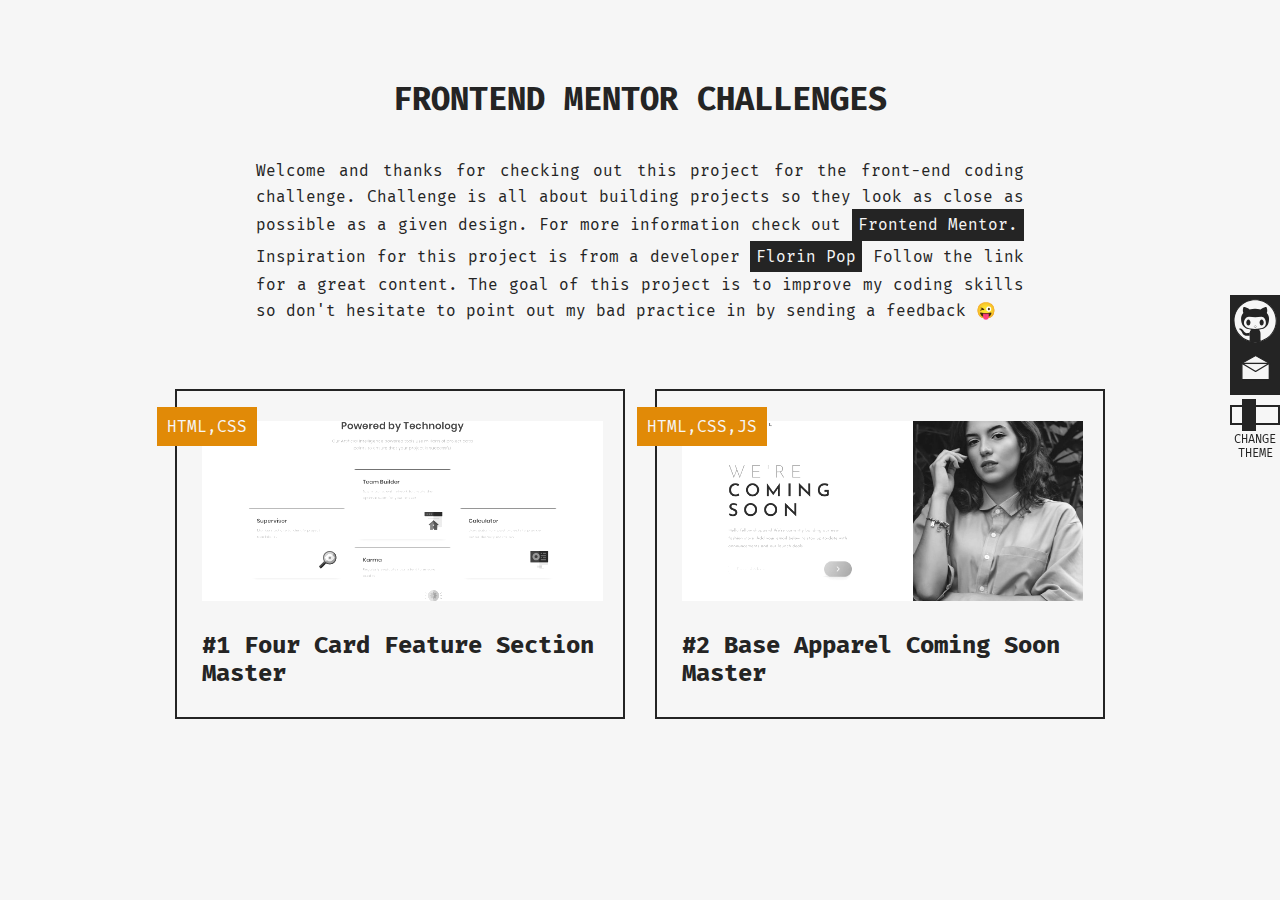
==== index.html @ 739ce926 "Update index.html" ====
<!DOCTYPE html>
<html lang="en">

<head>
    <meta charset="UTF-8">
    <meta name="viewport" content="width=device-width, initial-scale=1.0">
    <title>Project by Ivan Radojević</title>
    <link rel="icon" type="image/png" sizes="32x32" href="./ir.png">
    <link rel="stylesheet" href="./style.css">
    <script src="main.js" defer></script>
</head>

<body>

    <div class="icons-container">
        <a href="https://github.com/IvanRadojevic/IvanRadojevic-frontend_mentor" target="_blank" class=" link-dim  link-mail g-link">
            <?xml version="1.0" encoding="utf-8"?>
            <!-- Generator: Adobe Illustrator 21.0.0, SVG Export Plug-In . SVG Version: 6.00 Build 0)  -->
            <svg version="1.1" id="git-logo" xmlns="http://www.w3.org/2000/svg"
                xmlns:xlink="http://www.w3.org/1999/xlink" x="0px" y="0px" viewBox="0 0 438.5 438.5"
                style="enable-background:new 0 0 438.5 438.5;" xml:space="preserve" aria-labelledby="svg-title"
                focusable="false">
                <style type="text/css">
                    .st0 {
                        fill: #f6f6f6;

                    }

                    .st1 {
                        fill: #242424;
                    }
                </style>
                <title>My GitHub page</title>
                <circle class="st0" cx="221" cy="227.5" r="202.7" />
                <path class="st1" d="M220.5,21C106.7,21,14,113.6,14,227.4s92.6,206.5,206.5,206.5S427,341.3,427,227.4S334.4,21,220.5,21z M276,416
	c-0.3-0.2-0.6-0.4-0.8-0.7c-2.3-2.2-3.4-4.9-3.4-8.2v-57.4c0-17.6-4.7-30.4-14.1-38.6c10.3-1.1,19.6-2.7,27.9-4.9
	c8.2-2.2,16.8-5.7,25.6-10.6c8.8-4.9,16.1-10.9,22-18.1c5.9-7.2,10.7-16.7,14.4-28.5c3.7-11.9,5.6-25.5,5.6-40.9
	c0-22-7.2-40.6-21.5-56c6.7-16.5,6-35-2.2-55.5c-5.1-1.7-12.4-0.6-22.1,3c-9.6,3.6-17.9,7.6-25,12L272,118
	c-16.9-4.7-34.3-7.1-52.2-7.1c-17.9,0-35.4,2.4-52.2,7.1c-2.9-2-6.8-4.5-11.6-7.3c-4.8-2.9-12.3-6.4-22.7-10.5
	c-10.3-4.1-18.1-5.3-23.4-3.7c-8,20.5-8.6,39-1.9,55.5c-14.3,15.4-21.5,34.1-21.5,56c0,15.4,1.9,29,5.6,40.8
	c3.7,11.8,8.5,21.3,14.3,28.6c5.8,7.3,13.1,13.3,21.9,18.2c8.8,4.9,17.3,8.4,25.6,10.6c8.3,2.2,17.5,3.8,27.9,4.9
	c-7.3,6.5-11.7,15.9-13.3,28c0,0-0.7,15.9-0.5,29.1c0,6.9,0,15,0.2,24.2c0.1,9.3,0.1,14.1,0.1,14.7c0,3.3-1.2,6-3.5,8.2
	c-0.2,0.1-0.3,0.3-0.5,0.4C83.2,391.4,24,316.2,24,227.4C24,119.1,112.2,31,220.5,31S417,119.1,417,227.4
	C417,316.5,357.4,392,276,416z" />
                <path class="st1" id="hand" d="M168.9,368.3l-6.2,1.1c-4,0.7-9,1-15.1,1c-6.1-0.1-12.4-0.7-18.9-1.9c-6.5-1.2-12.6-3.9-18.2-8.2
	c-5.6-4.3-9.6-9.8-12-16.7l-2.7-6.3c-1.8-4.2-4.7-8.8-8.6-13.9c-3.9-5.1-7.8-8.5-11.8-10.3l-1.9-1.3c-1.3-0.9-2.4-2-3.5-3.3
	c-1.1-1.3-1.9-2.5-2.4-3.8c-0.5-1.3-0.1-2.3,1.4-3.1c1.5-0.8,4.1-1.2,7.9-1.2l5.4,0.8c3.6,0.7,8.1,2.9,13.5,6.5
	c5.4,3.6,9.7,8.3,13.2,14.1c4.2,7.4,9.2,13.1,15.1,17c5.9,3.9,11.8,5.8,17.8,5.8c6,0,11.1-0.5,15.5-1.3c4.3-0.9,8.4-2.3,12.2-4.1
	C169.4,339.2,168.7,355.1,168.9,368.3z" />
                <path id="face" class="st0" d="M302.7,289.3c-18.9,10.7-39,12.5-60.1,14.2c-22,1.9-44.2,1.1-66.1-2.3c-1.4-0.2-2.7-0.4-4.1-0.7
	c-17.1-3-33.8-8.5-45.8-21.9c-7.7-8.5-12.8-19.4-12.8-31c0-14.3,4.6-29,12.9-40.1c8.2-11.1,20.1-18.7,34.4-18.7
	c40.6,4,80.4,4.2,119.3,0c28.7,0,42.7,30.1,42.7,58.8C323,262.9,316.3,281.5,302.7,289.3z" />
                <path id="mouth" class="st1" d="M235.8,284.2c-5.4,5-10.3,6.7-14.4,6.7c-8.3,0-13.5-6.9-13.6-7c-0.7-0.9-0.5-2.2,0.3-3
	s2-0.6,2.6,0.3c0.4,0.5,9.4,12.2,22.8-0.3c0.8-0.7,2-0.6,2.7,0.3C236.7,282.1,236.6,283.5,235.8,284.2z" />
                <path id="left_eye" class="st1" d="M175.6,242.4c0,16-8.8,29-19.5,29c-10.8,0-19.5-13-19.5-29s8.8-29,19.5-29
	C166.9,213.4,175.6,226.4,175.6,242.4z" />
                <path id="right_eye" class="st1" d="M302.2,242.4c0,16-8.8,29-19.5,29c-10.8,0-19.6-13-19.6-29s8.8-29,19.6-29
	C293.4,213.4,302.2,226.4,302.2,242.4z" />
                <circle id="nose" class="st1" cx="220.5" cy="272.2" r="3.5" />
            </svg>

        </a>
        <a href="mailto:ivanradojevic.gm@gmail.com" class=" link-dim  link-mail">
            <svg id="icon-mail" data-name="letter" xmlns="http://www.w3.org/2000/svg" viewBox="0 0 32 32"
                aria-labelledby="svg-title" focusable="false">
                <defs>
                    <style>
                        .cls-1,
                        .cls-3,
                        .cls-4 {
                            fill: #f6f6f6;
                        }

                        .cls-1,
                        .cls-2,
                        .cls-3,
                        .cls-4 {
                            stroke: #242424;
                        }

                        .cls-1,
                        .cls-4 {
                            stroke-linejoin: bevel;
                        }

                        .cls-1,
                        .cls-2 {
                            stroke-width: 0.72px;
                        }

                        .cls-2 {
                            fill: none;
                        }

                        .cls-2,
                        .cls-3 {
                            stroke-miterlimit: 10;
                        }

                        .cls-3 {
                            stroke-width: 0.9px;
                        }

                        .cls-4 {
                            stroke-width: 0.95px;
                        }
                    </style>
                </defs>
                <title id="svg-title"> Contact me </title>
                <polygon class="cls-1" points="25.98 11.33 16.42 17.07 6.85 11.33 16.41 6.02 25.98 11.33" />
                <line class="cls-2" x1="25.99" y1="11.33" x2="25.98" y2="11.33" />
                <rect id="letter" class="cls-3" x="7.94" y="11.4" width="17.46" height="11.35" />
                <polygon class="cls-4" points="25.98 11.33 25.98 22.81 6.85 22.81 6.85 11.33 16.42 17.07 25.98 11.33" />
            </svg></a>
        <span class="switch link-dim">
            <input type="checkbox" id="changeColor">
            <span class="slider"></span>
            <label class=span-t for="changeColor">Change theme</label>
        </span>

    </div>


    <div class="container">
        <h1 class="heading">Frontend Mentor challenges</h1>

        <p class="text">Welcome and thanks for checking out this project for the front-end coding challenge.
            Challenge is all about
            building projects so they look as close as possible as a given design. For more information check out <a
                href="https://www.frontendmentor.io" rel="noopener noreferrer" target="_blank">Frontend Mentor.</a>
            Inspiration for
            this project is from a developer <a href="https://www.florin-pop.com/" rel="noopener noreferrer"
                target="_blank">Florin Pop</a>
            Follow the link for a great content. The goal of this project is to improve my coding skills so don't
            hesitate to point out my bad practice in by sending a feedback &#128540; </p>
    </div>

    </div>

    <div class="container">
        <ul class="card-list"></ul>
    </div>


</body>

</html>
---- style.css ----
@import url('https://fonts.googleapis.com/css?family=Fira+Mono:400,700&display=swap&subset=latin-ext');

:root {
    --color-gray-1: #242424;
    --color-gray-2: #f6f6f6;
    --color-orange: #E18A07;
    font-size: 62.5%;
}

*,
*::after,
*::before {
    text-decoration: inherit;
    color: inherit;
    margin: 0;
    padding: 0;
    box-sizing: border-box;
}

body {
    font-size: 1.6rem;
    font-family: 'Fira Mono', monospace;
    background-color: var(--color-gray-2);
    color: var(--color-gray-1);
}



/* Switch button end*/
.container {
    max-width: 144rem;
    margin: 0 auto;
}

.icons-container {
    width: 5rem;
    height: auto;
    position: fixed;
    right: 0;
    top: 40%;
    -webkit-transform: translateY(-50%);
    -ms-transform: translateY(-50%);
    transform: translateY(-50%);
    display: flex;
    flex-direction: column;
    z-index: 100;

}

.link-dim {
    display: inline-block;
    width: 100%;
    height: 5rem;
}

.link-mail {
    background-color: var(--color-gray-1);
    border: 2px solid transparent;
    transition: .2s all linear;
}

.link-mail:hover {
    background-color: var(--color-gray-2);
    border: 2px solid var(--color-gray-1);
}

.link-mail:hover #icon-mail {
    animation: wiggle 1s ease-in infinite;
}

.link-mail:hover #letter {
    -webkit-animation-play-state: paused;
    -moz-animation-play-state: paused;
    -o-animation-play-state: paused;
    animation-play-state: paused;
    cursor: pointer;
}

/*
Switch  button*/
.switch {
    margin-top: 10px;
    position: relative;
    display: inline-block;
    width: 5rem;
    height: 2rem;
}

.switch input {
    opacity: 0;
    width: 0;
    height: 0;
}

.slider {
    position: absolute;
    cursor: pointer;
    top: 0;
    left: 0;
    right: 0;
    bottom: 0;
    border: 2px solid var(--color-gray-1);
    background-color: var(--color-gray-2);
    -webkit-transition: .4s;
    transition: .4s;
}

.slider:before {
    position: absolute;
    content: "";
    height: 200%;
    width: 30%;
    left: 22%;
    top: -50%;
    background-color: var(--color-gray-1);
    -webkit-transition: .4s;
    transition: .4s;
    border: 2px solid var(--color-gray-1);
}

input:checked+.slider {
    background-color: var(--color-gray-2);
    border: 2px solid var(--color-gray-1);
}


input:checked+.slider:before {
    -webkit-transform: translateX(12px);
    -ms-transform: translateX(12px);
    transform: translateX(12px);
    border: 2px solid var(--color-gray-1);
    background-color: var(--color-gray-1);

}

.g-link:hover #hand {
    transform-origin: top right;
    animation: wave 1s linear infinite;
}



@keyframes wave {

    40% {
        transform: skewX(-3deg) skewY(4deg)translateX(20px)
    }

    80% {
        transform: skewX(3deg) skewY(-2deg)translateX(-20px)
    }


}


#letter {
    animation: popup 7s ease-in infinite;
}

@keyframes wiggle {
    0% {
        transform: rotate(0deg) scale(1.2);
    }

    40% {
        transform: rotate(6deg)scale(1.2);
    }

    80% {
        transform: rotate(-6deg)scale(1.2);
    }

    100% {
        transform: rotate(0deg) scale(1.2);
    }
}




@keyframes popup {
    0% {
        opacity: 0;
    }

    4% {
        opacity: 0;
        transform: translateY(-12px);
    }


    10%,
    100% {
        transform: translateY(0);
        opacity: 1;
    }

}

.span-t {

    display: inline-block;
    width: 100%;
    padding-top: 8px;
    text-transform: uppercase;
    text-align: center;
    font-size: 1.2rem;
}



.heading {
    padding: 8rem 2rem 4rem 2rem;
    text-transform: uppercase;
    text-align: center;
}

.text {
    margin: 0 auto;
    max-width: 60vw;
    text-align: justify;
    line-height: 1.6;
}

.text a {
    display: inline-block;

    background-color: var(--color-gray-1);
    padding: 1px 4px;
    color: var(--color-gray-2);
    border: 2px solid transparent
}

.text a:hover {
    background: var(--color-gray-2);
    color: var(--color-gray-1);
    border: 2px solid var(--color-gray-1);
}



.card-list {
    display: flex;
    flex-wrap: wrap;
    justify-content: center;
    margin: 0 auto;
    width: 100%;
    padding: 5rem 2rem;
    list-style: none;

}


.card {
    border: 2px solid var(--color-gray-1);
    margin: 1.5rem 1.5rem;
    max-width: 45rem;
    flex: 1 0 35rem;
    padding: 3rem 2rem 3rem 2.5rem;
    position: relative;

}

.card::before {
    content: attr(data-tech);
    color: var(--color-gray-2);
    background-color: var(--color-orange);
    padding: 10px;
    display: block;
    position: absolute;
    top: 5%;
    left: -2rem;
    z-index: 3;
}



.link h2 {
    padding-top: 3rem;

}

.link {
    color: inherit;
    text-decoration: none;
    display: inline-block;

}



.img-container {
    backface-visibility: hidden;
    overflow: hidden;
    max-height: 18rem;
    overflow: hidden;
    display: flex;
    justify-content: center;
    align-items: center;
    position: relative;
    transition: all .2s ease;
    filter: grayscale(1) contrast(1.2);

}

.link:hover .img-container {
    transform: scale(.85);
    filter: grayscale(.3) contrast(1.2);
    outline: 2px solid var(--color-gray-1);
    outline-offset: 2rem;

}



.bg-img {
    min-height: 18.5rem;
    width: 100%;
    height: 100%;
    background-size: cover;
    background-position: center;

}

@media only screen and (max-width: 700px) {
    .img-container {
        transform: scale(1);
        filter: grayscale(0) contrast(1);
        outline: none;
    }

    .link:hover .img-container {
        transform: scale(1);
        filter: grayscale(0) contrast(1);
        outline: none;
        outline-offset: 0;
    }
}

@media only screen and (max-width: 500px) {
    body {
        font-size: 1.5rem;
    }



    .heading {
        padding: 5rem 2rem 3rem 2rem;
        text-transform: uppercase;
        text-align: center;
    }

    p.text {
        padding: 0rem;
        text-align: center;
        width: 100%;

    }

    .card-list {
        display: flex;
        flex-wrap: wrap;
        justify-content: center;
        margin: 0 auto;
        width: 100%;
        padding-right: 0;
        list-style: none;
    }

    .card {
        border: 2px solid var(--color-gray-1);
        margin: 1rem;
        flex: 1 0 28rem;
        padding: 1.5rem 2rem 1.5rem 2rem;

    }


    .bg-img {
        min-height: 16.5rem;

    }

}
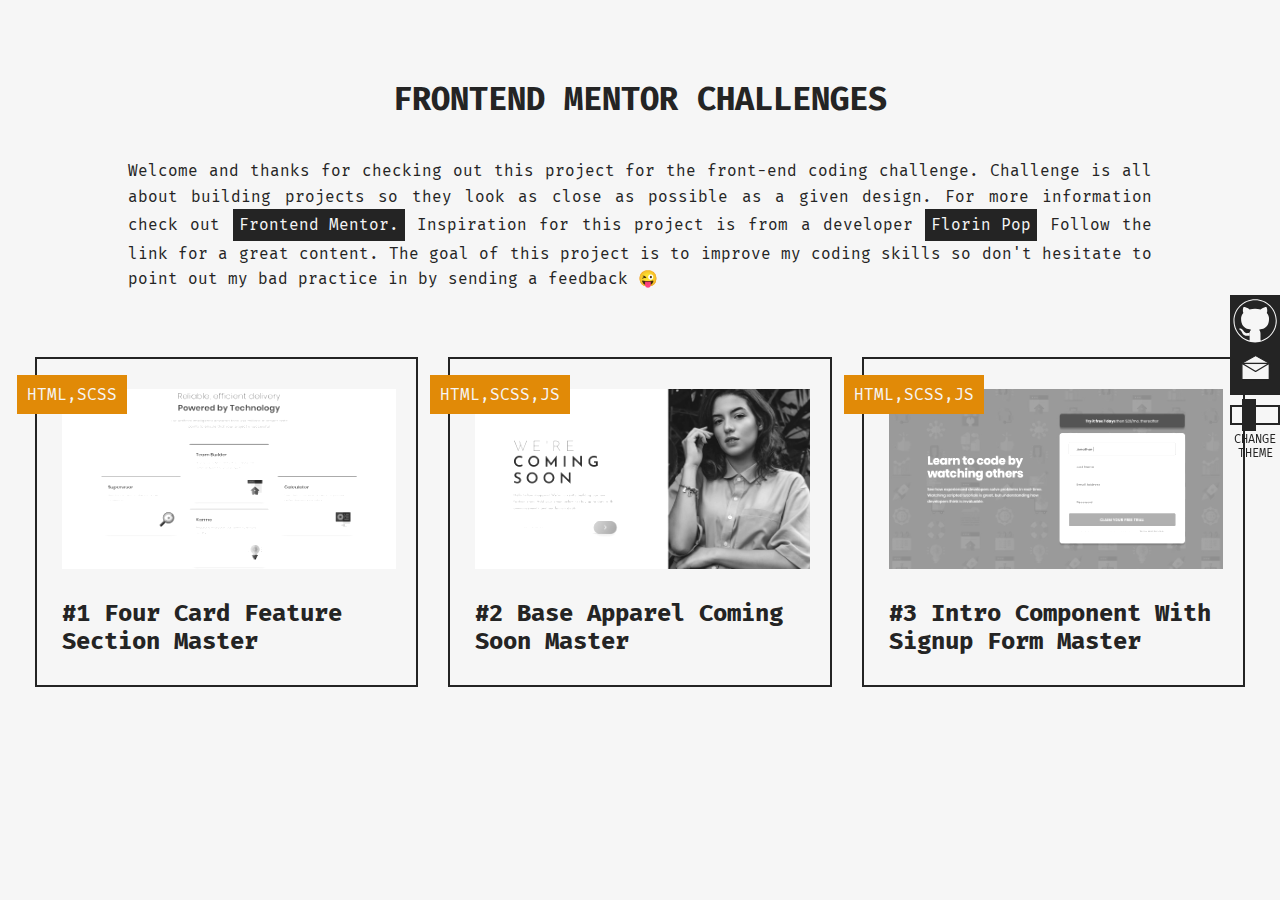
==== commit 3c08e280: "3rd project" ====
--- a/index.html
+++ b/index.html
@@ -13,7 +13,7 @@
 <body>
 
     <div class="icons-container">
-        <a href="https://github.com/IvanRadojevic/IvanRadojevic-frontend_mentor" target="_blank" class=" link-dim  link-mail g-link">
+        <a href="mailto:ivanradojevic.gm@gmail.com" class=" link-dim  link-mail g-link">
             <?xml version="1.0" encoding="utf-8"?>
             <!-- Generator: Adobe Illustrator 21.0.0, SVG Export Plug-In . SVG Version: 6.00 Build 0)  -->
             <svg version="1.1" id="git-logo" xmlns="http://www.w3.org/2000/svg"
@@ -31,8 +31,8 @@
                     }
                 </style>
                 <title>My GitHub page</title>
-                <circle class="st0" cx="221" cy="227.5" r="202.7" />
-                <path class="st1" d="M220.5,21C106.7,21,14,113.6,14,227.4s92.6,206.5,206.5,206.5S427,341.3,427,227.4S334.4,21,220.5,21z M276,416
+                <circle class="st1" cx="221" cy="227.5" r="202.7" />
+                <path class="st0" d="M220.5,21C106.7,21,14,113.6,14,227.4s92.6,206.5,206.5,206.5S427,341.3,427,227.4S334.4,21,220.5,21z M276,416
 	c-0.3-0.2-0.6-0.4-0.8-0.7c-2.3-2.2-3.4-4.9-3.4-8.2v-57.4c0-17.6-4.7-30.4-14.1-38.6c10.3-1.1,19.6-2.7,27.9-4.9
 	c8.2-2.2,16.8-5.7,25.6-10.6c8.8-4.9,16.1-10.9,22-18.1c5.9-7.2,10.7-16.7,14.4-28.5c3.7-11.9,5.6-25.5,5.6-40.9
 	c0-22-7.2-40.6-21.5-56c6.7-16.5,6-35-2.2-55.5c-5.1-1.7-12.4-0.6-22.1,3c-9.6,3.6-17.9,7.6-25,12L272,118
@@ -42,21 +42,11 @@
 	c-7.3,6.5-11.7,15.9-13.3,28c0,0-0.7,15.9-0.5,29.1c0,6.9,0,15,0.2,24.2c0.1,9.3,0.1,14.1,0.1,14.7c0,3.3-1.2,6-3.5,8.2
 	c-0.2,0.1-0.3,0.3-0.5,0.4C83.2,391.4,24,316.2,24,227.4C24,119.1,112.2,31,220.5,31S417,119.1,417,227.4
 	C417,316.5,357.4,392,276,416z" />
-                <path class="st1" id="hand" d="M168.9,368.3l-6.2,1.1c-4,0.7-9,1-15.1,1c-6.1-0.1-12.4-0.7-18.9-1.9c-6.5-1.2-12.6-3.9-18.2-8.2
+                <path class="st0" id="hand" d="M168.9,368.3l-6.2,1.1c-4,0.7-9,1-15.1,1c-6.1-0.1-12.4-0.7-18.9-1.9c-6.5-1.2-12.6-3.9-18.2-8.2
 	c-5.6-4.3-9.6-9.8-12-16.7l-2.7-6.3c-1.8-4.2-4.7-8.8-8.6-13.9c-3.9-5.1-7.8-8.5-11.8-10.3l-1.9-1.3c-1.3-0.9-2.4-2-3.5-3.3
 	c-1.1-1.3-1.9-2.5-2.4-3.8c-0.5-1.3-0.1-2.3,1.4-3.1c1.5-0.8,4.1-1.2,7.9-1.2l5.4,0.8c3.6,0.7,8.1,2.9,13.5,6.5
 	c5.4,3.6,9.7,8.3,13.2,14.1c4.2,7.4,9.2,13.1,15.1,17c5.9,3.9,11.8,5.8,17.8,5.8c6,0,11.1-0.5,15.5-1.3c4.3-0.9,8.4-2.3,12.2-4.1
 	C169.4,339.2,168.7,355.1,168.9,368.3z" />
-                <path id="face" class="st0" d="M302.7,289.3c-18.9,10.7-39,12.5-60.1,14.2c-22,1.9-44.2,1.1-66.1-2.3c-1.4-0.2-2.7-0.4-4.1-0.7
-	c-17.1-3-33.8-8.5-45.8-21.9c-7.7-8.5-12.8-19.4-12.8-31c0-14.3,4.6-29,12.9-40.1c8.2-11.1,20.1-18.7,34.4-18.7
-	c40.6,4,80.4,4.2,119.3,0c28.7,0,42.7,30.1,42.7,58.8C323,262.9,316.3,281.5,302.7,289.3z" />
-                <path id="mouth" class="st1" d="M235.8,284.2c-5.4,5-10.3,6.7-14.4,6.7c-8.3,0-13.5-6.9-13.6-7c-0.7-0.9-0.5-2.2,0.3-3
-	s2-0.6,2.6,0.3c0.4,0.5,9.4,12.2,22.8-0.3c0.8-0.7,2-0.6,2.7,0.3C236.7,282.1,236.6,283.5,235.8,284.2z" />
-                <path id="left_eye" class="st1" d="M175.6,242.4c0,16-8.8,29-19.5,29c-10.8,0-19.5-13-19.5-29s8.8-29,19.5-29
-	C166.9,213.4,175.6,226.4,175.6,242.4z" />
-                <path id="right_eye" class="st1" d="M302.2,242.4c0,16-8.8,29-19.5,29c-10.8,0-19.6-13-19.6-29s8.8-29,19.6-29
-	C293.4,213.4,302.2,226.4,302.2,242.4z" />
-                <circle id="nose" class="st1" cx="220.5" cy="272.2" r="3.5" />
             </svg>
 
         </a>
@@ -144,4 +134,4 @@
 
 </body>
 
-</html>
+</html>--- a/style.css
+++ b/style.css
@@ -5,6 +5,7 @@
     --color-gray-2: #f6f6f6;
     --color-orange: #E18A07;
     font-size: 62.5%;
+
 }
 
 *,
@@ -218,14 +219,13 @@
 
 .text {
     margin: 0 auto;
-    max-width: 60vw;
+    max-width: 80vw;
     text-align: justify;
     line-height: 1.6;
 }
 
 .text a {
     display: inline-block;
-
     background-color: var(--color-gray-1);
     padding: 1px 4px;
     color: var(--color-gray-2);
@@ -352,9 +352,9 @@
     }
 
     p.text {
-        padding: 0rem;
-        text-align: center;
-        width: 100%;
+        padding: 3rem 1rem 3rem 2rem;
+        max-width: 100%;
+        margin: 0;
 
     }
 
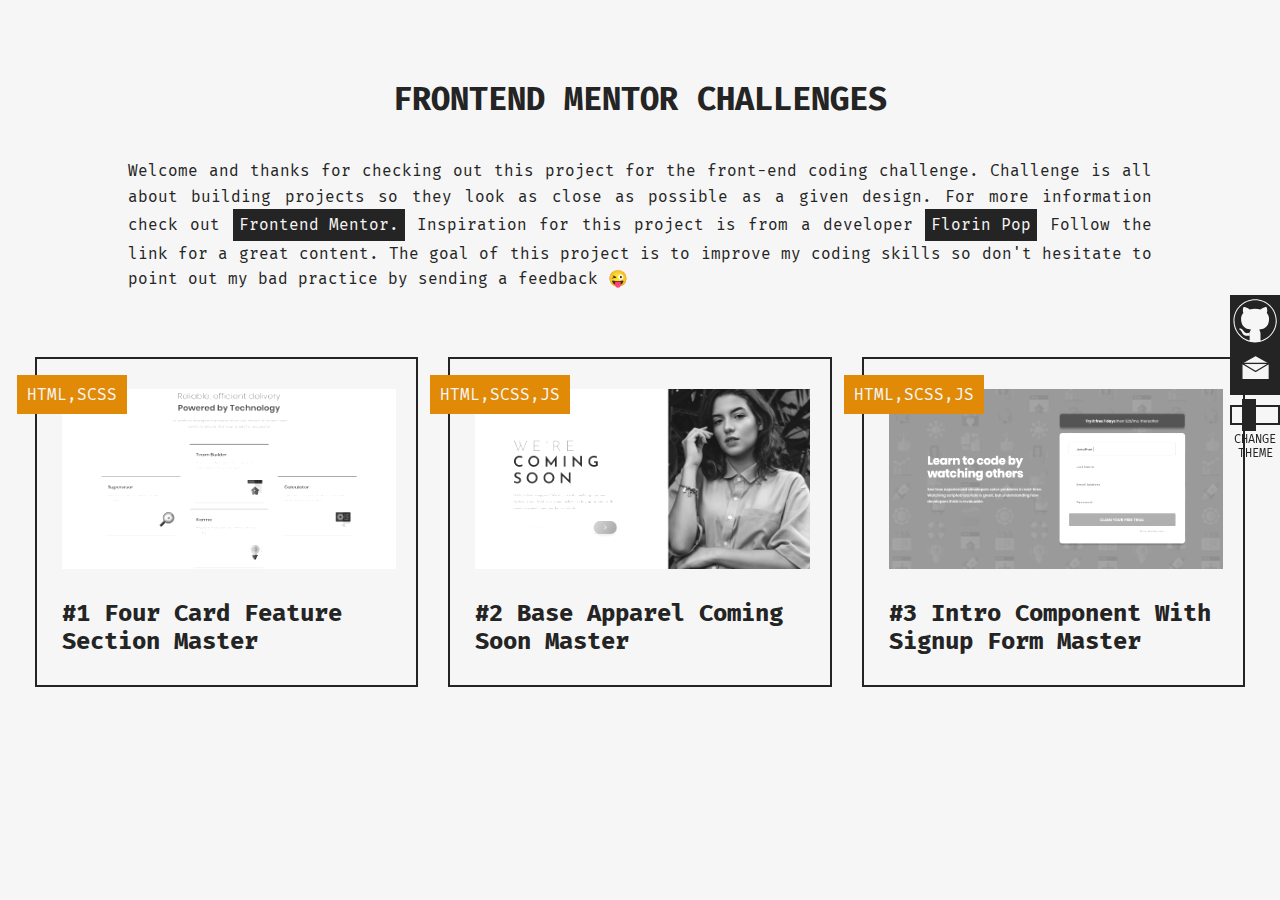
==== commit 4fa67b0f: "Update index.html" ====
--- a/index.html
+++ b/index.html
@@ -13,7 +13,7 @@
 <body>
 
     <div class="icons-container">
-        <a href="mailto:ivanradojevic.gm@gmail.com" class=" link-dim  link-mail g-link">
+        <a href="https://github.com/IvanRadojevic/IvanRadojevic-frontend_mentor" target="_blank" class=" link-dim  link-mail g-link">
             <?xml version="1.0" encoding="utf-8"?>
             <!-- Generator: Adobe Illustrator 21.0.0, SVG Export Plug-In . SVG Version: 6.00 Build 0)  -->
             <svg version="1.1" id="git-logo" xmlns="http://www.w3.org/2000/svg"
@@ -122,7 +122,7 @@
             this project is from a developer <a href="https://www.florin-pop.com/" rel="noopener noreferrer"
                 target="_blank">Florin Pop</a>
             Follow the link for a great content. The goal of this project is to improve my coding skills so don't
-            hesitate to point out my bad practice in by sending a feedback &#128540; </p>
+            hesitate to point out my bad practice by sending a feedback &#128540; </p>
     </div>
 
     </div>
@@ -134,4 +134,4 @@
 
 </body>
 
-</html>+</html>
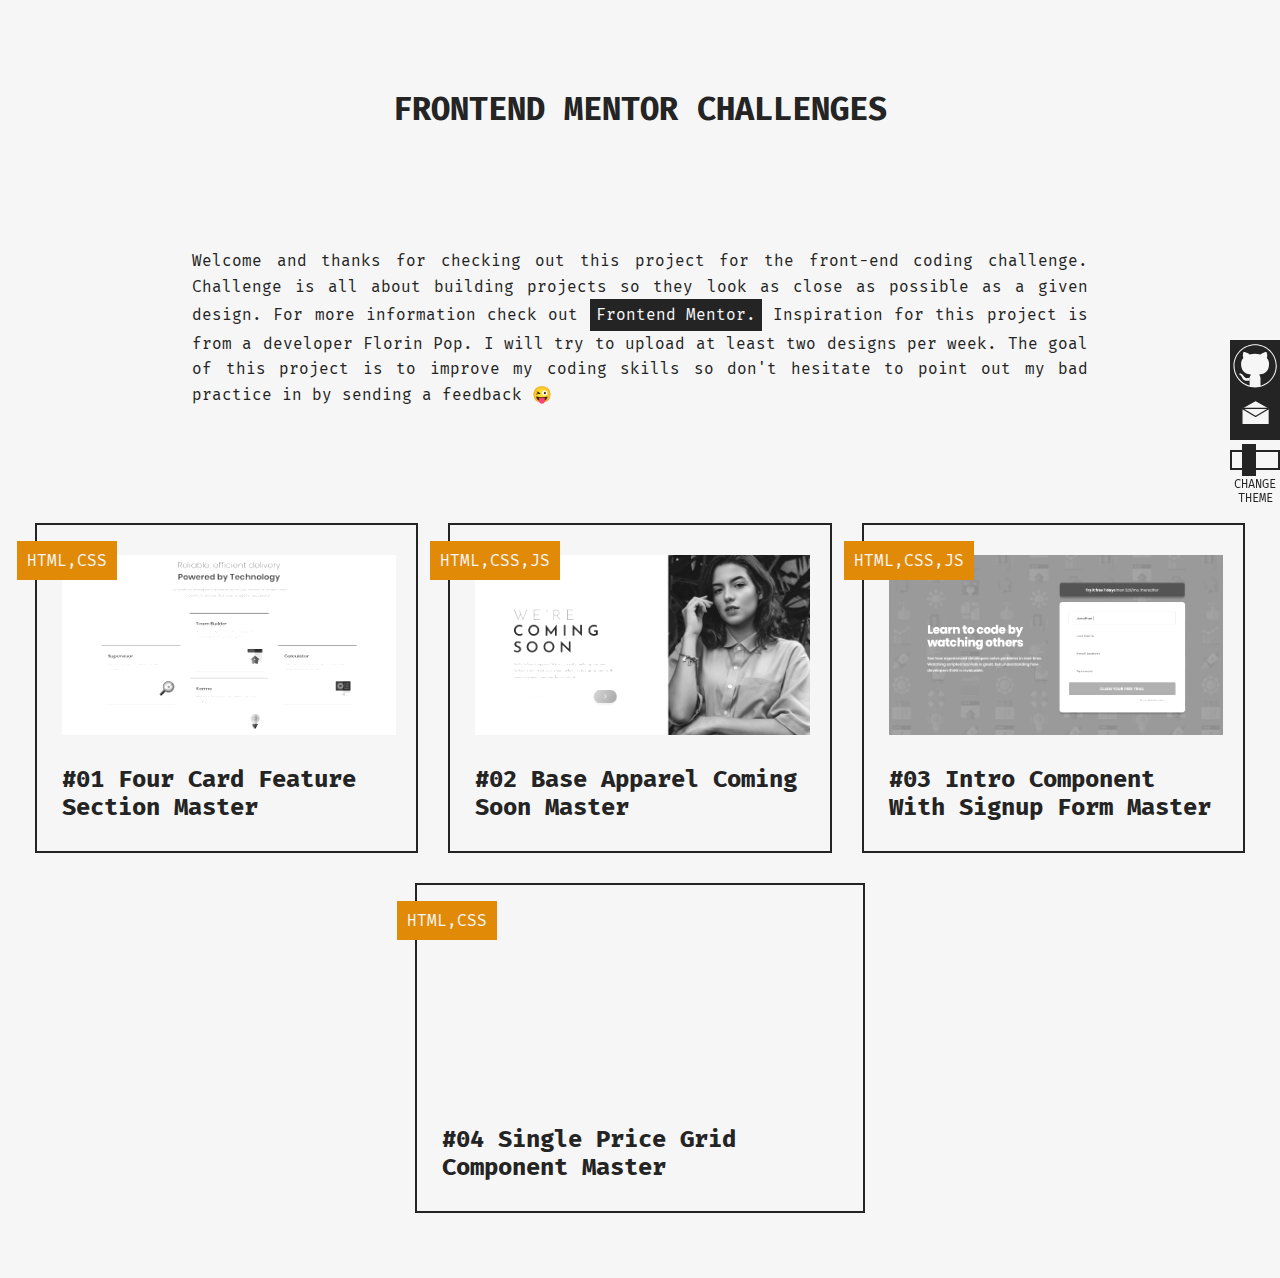
==== commit 5967317d: "New Project Signle Price grid component" ====
--- a/index.html
+++ b/index.html
@@ -13,7 +13,8 @@
 <body>
 
     <div class="icons-container">
-        <a href="https://github.com/IvanRadojevic/IvanRadojevic-frontend_mentor" target="_blank" class=" link-dim  link-mail g-link">
+        <a href="https://github.com/IvanRadojevic/IvanRadojevic-frontend_mentor" target="_blank"
+            class=" link-dim  link-mail g-link">
             <?xml version="1.0" encoding="utf-8"?>
             <!-- Generator: Adobe Illustrator 21.0.0, SVG Export Plug-In . SVG Version: 6.00 Build 0)  -->
             <svg version="1.1" id="git-logo" xmlns="http://www.w3.org/2000/svg"
@@ -119,10 +120,9 @@
             building projects so they look as close as possible as a given design. For more information check out <a
                 href="https://www.frontendmentor.io" rel="noopener noreferrer" target="_blank">Frontend Mentor.</a>
             Inspiration for
-            this project is from a developer <a href="https://www.florin-pop.com/" rel="noopener noreferrer"
-                target="_blank">Florin Pop</a>
-            Follow the link for a great content. The goal of this project is to improve my coding skills so don't
-            hesitate to point out my bad practice by sending a feedback &#128540; </p>
+            this project is from a developer Florin Pop. I will try to upload at least two designs per week. The goal of
+            this project is to improve my coding skills so don't
+            hesitate to point out my bad practice in by sending a feedback &#128540; </p>
     </div>
 
     </div>
@@ -134,4 +134,4 @@
 
 </body>
 
-</html>
+</html>--- a/style.css
+++ b/style.css
@@ -38,7 +38,7 @@
     height: auto;
     position: fixed;
     right: 0;
-    top: 40%;
+    top: 45vh;
     -webkit-transform: translateY(-50%);
     -ms-transform: translateY(-50%);
     transform: translateY(-50%);
@@ -212,14 +212,14 @@
 
 
 .heading {
-    padding: 8rem 2rem 4rem 2rem;
+    padding: 9rem 2rem 7rem 2rem;
     text-transform: uppercase;
     text-align: center;
 }
 
 .text {
-    margin: 0 auto;
-    max-width: 80vw;
+    margin: 5rem auto;
+    max-width: 70vw;
     text-align: justify;
     line-height: 1.6;
 }
@@ -295,22 +295,20 @@
     overflow: hidden;
     max-height: 18rem;
     overflow: hidden;
-    display: flex;
-    justify-content: center;
-    align-items: center;
-    position: relative;
     transition: all .2s ease;
     filter: grayscale(1) contrast(1.2);
 
 }
 
 .link:hover .img-container {
-    transform: scale(.85);
-    filter: grayscale(.3) contrast(1.2);
-    outline: 2px solid var(--color-gray-1);
-    outline-offset: 2rem;
-
-}
+    filter: grayscale(0) contrast(1);
+}
+
+.link:hover .bg-img {
+    transform: scale(1.09);
+
+}
+
 
 
 
@@ -320,22 +318,27 @@
     height: 100%;
     background-size: cover;
     background-position: center;
+    transition: all .2s ease;
 
 }
 
 @media only screen and (max-width: 700px) {
-    .img-container {
-        transform: scale(1);
-        filter: grayscale(0) contrast(1);
-        outline: none;
-    }
+
 
     .link:hover .img-container {
         transform: scale(1);
         filter: grayscale(0) contrast(1);
-        outline: none;
-        outline-offset: 0;
-    }
+    }
+
+    .img-container {
+
+        filter: grayscale(0) contrast(1);
+
+    }
+
+
+
+
 }
 
 @media only screen and (max-width: 500px) {
@@ -343,20 +346,17 @@
         font-size: 1.5rem;
     }
 
-
+    .icons-container {
+        top: 60vh;
+        transform: scale(.85);
+    }
 
     .heading {
-        padding: 5rem 2rem 3rem 2rem;
+        padding: 4rem 3rem 4rem 3rem;
         text-transform: uppercase;
         text-align: center;
     }
 
-    p.text {
-        padding: 3rem 1rem 3rem 2rem;
-        max-width: 100%;
-        margin: 0;
-
-    }
 
     .card-list {
         display: flex;
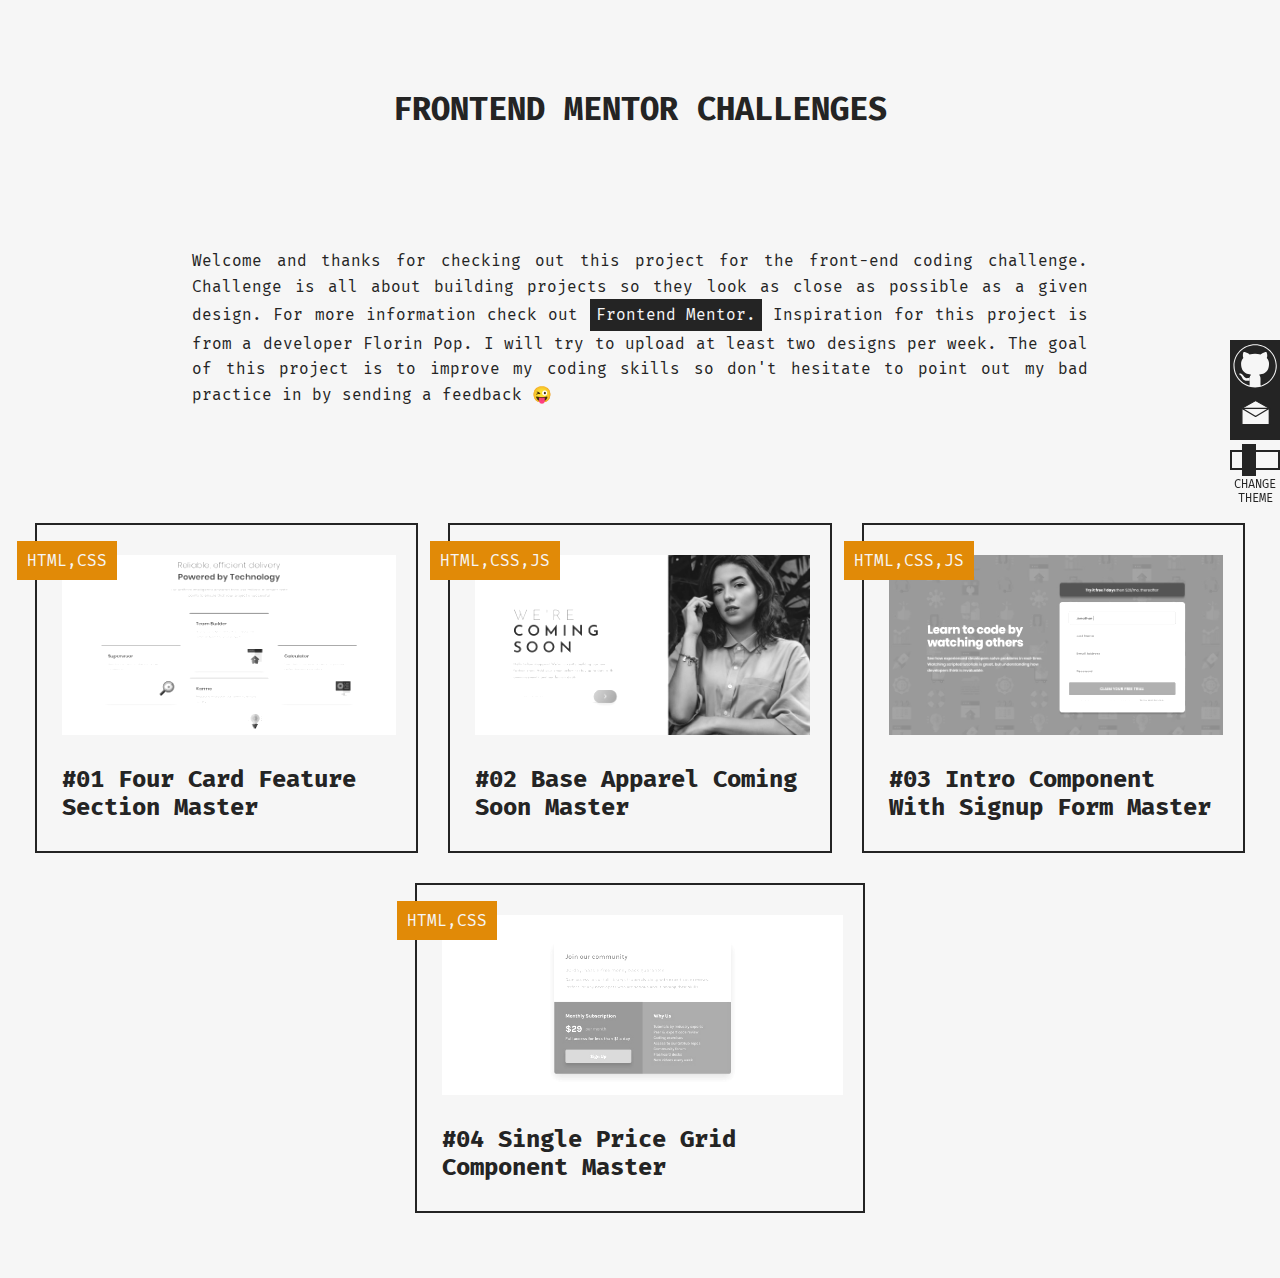
==== commit 955707ab: "." ====
--- a/index.html
+++ b/index.html
@@ -16,7 +16,6 @@
         <a href="https://github.com/IvanRadojevic/IvanRadojevic-frontend_mentor" target="_blank"
             class=" link-dim  link-mail g-link">
             <?xml version="1.0" encoding="utf-8"?>
-            <!-- Generator: Adobe Illustrator 21.0.0, SVG Export Plug-In . SVG Version: 6.00 Build 0)  -->
             <svg version="1.1" id="git-logo" xmlns="http://www.w3.org/2000/svg"
                 xmlns:xlink="http://www.w3.org/1999/xlink" x="0px" y="0px" viewBox="0 0 438.5 438.5"
                 style="enable-background:new 0 0 438.5 438.5;" xml:space="preserve" aria-labelledby="svg-title"
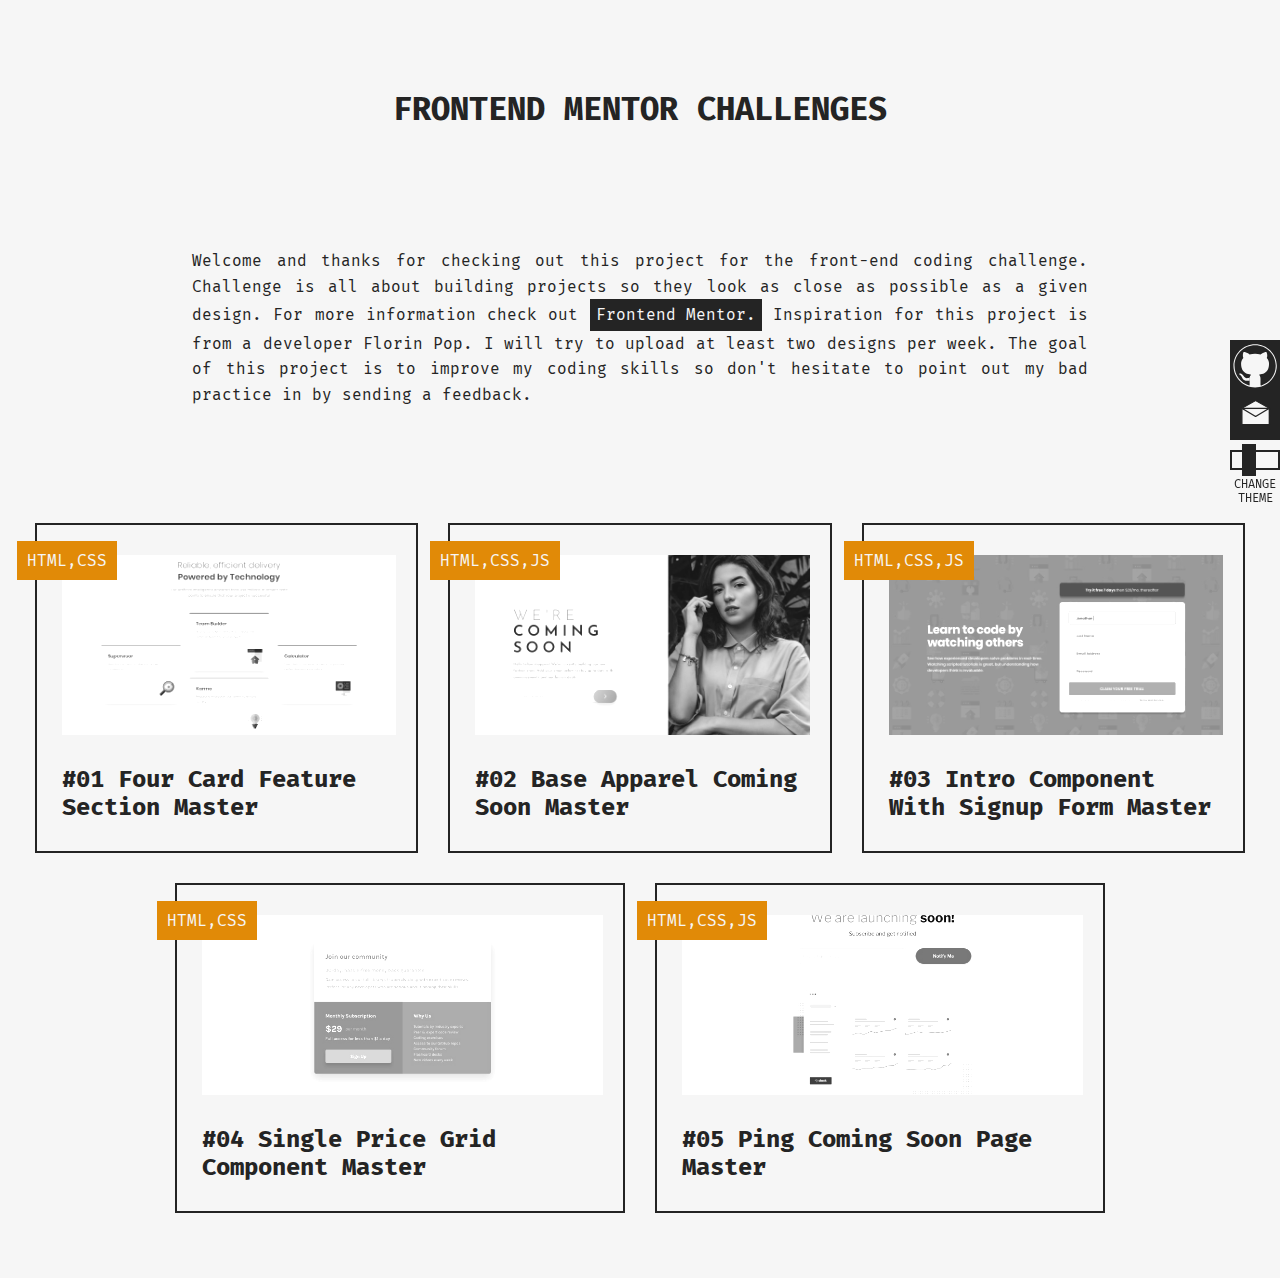
==== commit 972aa40a: "Project #05 Ping Coming soon page" ====
--- a/index.html
+++ b/index.html
@@ -121,7 +121,7 @@
             Inspiration for
             this project is from a developer Florin Pop. I will try to upload at least two designs per week. The goal of
             this project is to improve my coding skills so don't
-            hesitate to point out my bad practice in by sending a feedback &#128540; </p>
+            hesitate to point out my bad practice in by sending a feedback.</p>
     </div>
 
     </div>
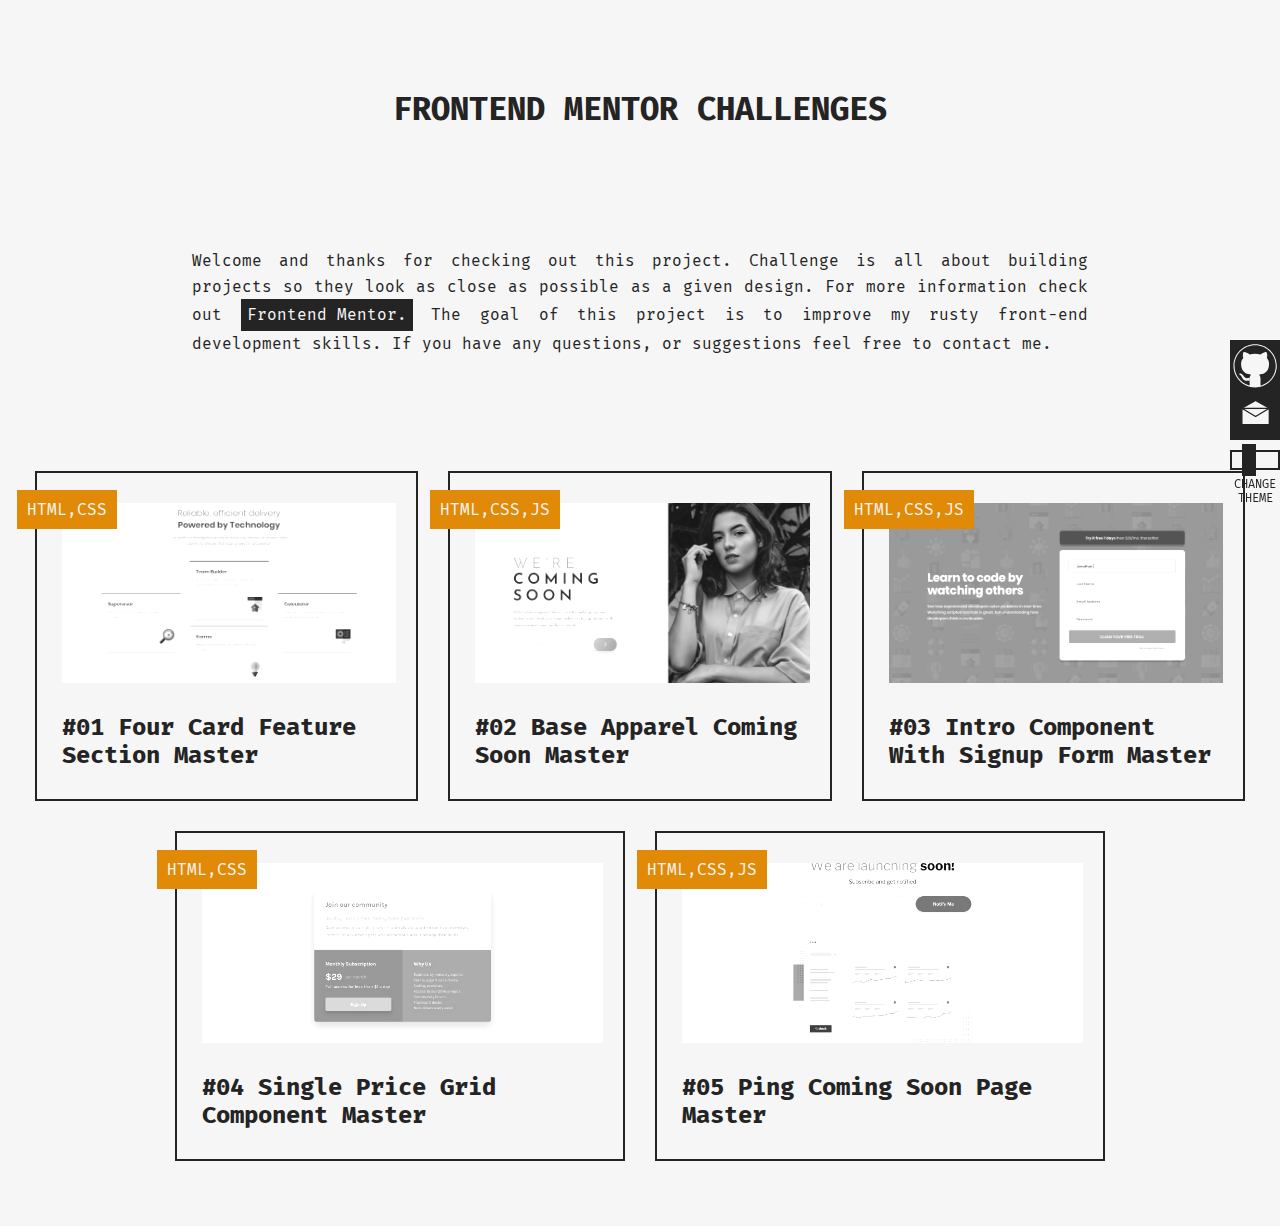
==== commit c3a09fd4: "." ====
--- a/index.html
+++ b/index.html
@@ -114,14 +114,13 @@
     <div class="container">
         <h1 class="heading">Frontend Mentor challenges</h1>
 
-        <p class="text">Welcome and thanks for checking out this project for the front-end coding challenge.
+        <p class="text">Welcome and thanks for checking out this project.
             Challenge is all about
             building projects so they look as close as possible as a given design. For more information check out <a
                 href="https://www.frontendmentor.io" rel="noopener noreferrer" target="_blank">Frontend Mentor.</a>
-            Inspiration for
-            this project is from a developer Florin Pop. I will try to upload at least two designs per week. The goal of
-            this project is to improve my coding skills so don't
-            hesitate to point out my bad practice in by sending a feedback.</p>
+            The goal of
+            this project is to improve my rusty front-end development skills. If you have any questions, or suggestions
+            feel free to contact me.</p>
     </div>
 
     </div>
